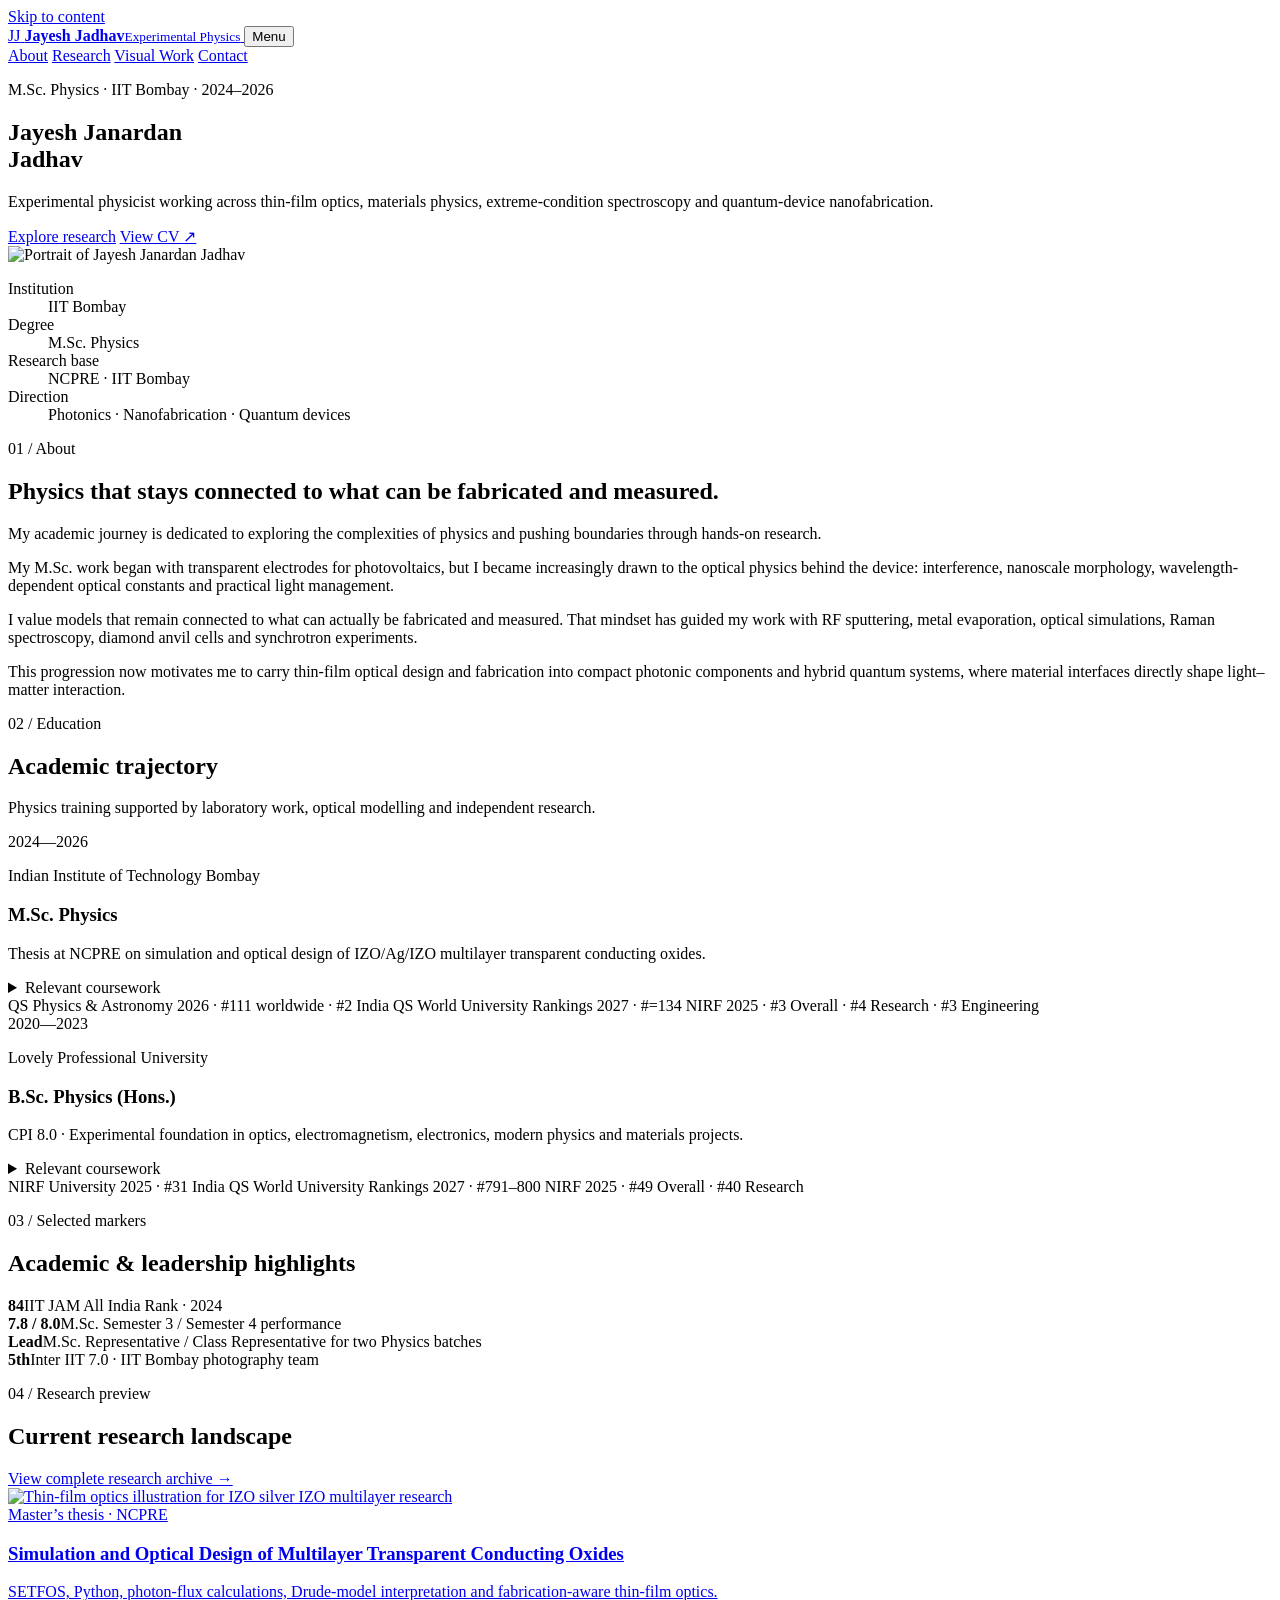
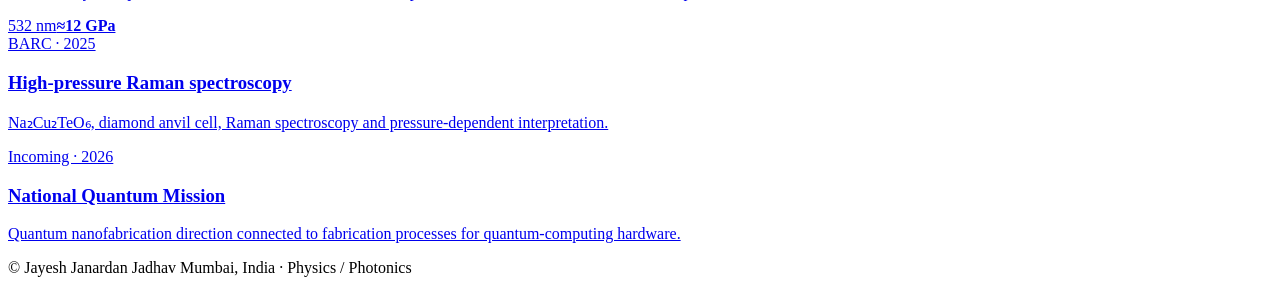
==== index.html @ f51614ff "Initialize redesigned academic portfolio homepage" ====
<!DOCTYPE html>
<html lang="en">
<head>
  <meta charset="utf-8">
  <meta name="viewport" content="width=device-width, initial-scale=1">
  <meta name="description" content="Jayesh Jadhav — experimental physicist working across thin-film optics, materials physics, spectroscopy and quantum nanofabrication.">
  <meta name="theme-color" content="#0b0e12">
  <title>Jayesh Jadhav — Experimental Physicist</title>
  <link rel="stylesheet" href="style.css">
  <script defer src="app.js"></script>
</head>
<body data-page="about">
  <a class="skip-link" href="#main">Skip to content</a>

  <header class="site-header">
    <div class="shell nav-row">
      <a class="brand" href="index.html" aria-label="Jayesh Jadhav home">
        <span class="brand-mark">JJ</span>
        <span class="brand-copy"><strong>Jayesh Jadhav</strong><small>Experimental Physics</small></span>
      </a>
      <button class="menu-button" type="button" aria-expanded="false" aria-controls="site-nav">Menu</button>
      <nav class="site-nav" id="site-nav" aria-label="Primary navigation">
        <a class="active" href="index.html">About</a>
        <a href="research.html">Research</a>
        <a href="hobbies.html">Visual Work</a>
        <a href="contact.html">Contact</a>
      </nav>
    </div>
  </header>

  <main id="main">
    <section class="home-hero shell">
      <div class="hero-copy">
        <p class="eyebrow">M.Sc. Physics · IIT Bombay · 2024–2026</p>
        <h1>Jayesh Janardan<br>Jadhav</h1>
        <p class="hero-role">Experimental physicist working across thin-film optics, materials physics, extreme-condition spectroscopy and quantum-device nanofabrication.</p>
        <div class="hero-actions">
          <a class="button button-primary" href="research.html">Explore research</a>
          <a class="button" href="https://jayeshofphysics.github.io/JayeshJadhav/Assets/RESUME.pdf" target="_blank" rel="noopener noreferrer">View CV ↗</a>
        </div>
      </div>

      <aside class="identity-panel" aria-label="Academic profile summary">
        <div class="portrait-wrap">
          <img src="https://avatars.githubusercontent.com/u/167208230?v=4" alt="Portrait of Jayesh Janardan Jadhav">
        </div>
        <dl class="identity-list">
          <div><dt>Institution</dt><dd>IIT Bombay</dd></div>
          <div><dt>Degree</dt><dd>M.Sc. Physics</dd></div>
          <div><dt>Research base</dt><dd>NCPRE · IIT Bombay</dd></div>
          <div><dt>Direction</dt><dd>Photonics · Nanofabrication · Quantum devices</dd></div>
        </dl>
      </aside>
    </section>

    <section class="section section-bordered">
      <div class="shell about-grid">
        <div class="section-heading">
          <p class="section-index">01 / About</p>
          <h2>Physics that stays connected to what can be fabricated and measured.</h2>
        </div>
        <div class="prose-stack">
          <p class="lead">My academic journey is dedicated to exploring the complexities of physics and pushing boundaries through hands-on research.</p>
          <p>My M.Sc. work began with transparent electrodes for photovoltaics, but I became increasingly drawn to the optical physics behind the device: interference, nanoscale morphology, wavelength-dependent optical constants and practical light management.</p>
          <p>I value models that remain connected to what can actually be fabricated and measured. That mindset has guided my work with RF sputtering, metal evaporation, optical simulations, Raman spectroscopy, diamond anvil cells and synchrotron experiments.</p>
          <p>This progression now motivates me to carry thin-film optical design and fabrication into compact photonic components and hybrid quantum systems, where material interfaces directly shape light–matter interaction.</p>
        </div>
      </div>
    </section>

    <section class="section">
      <div class="shell">
        <div class="section-title-row">
          <div>
            <p class="section-index">02 / Education</p>
            <h2>Academic trajectory</h2>
          </div>
          <p class="section-note">Physics training supported by laboratory work, optical modelling and independent research.</p>
        </div>

        <div class="education-list">
          <article class="education-row">
            <div class="education-year">2024—2026</div>
            <div class="education-main">
              <p class="institution">Indian Institute of Technology Bombay</p>
              <h3>M.Sc. Physics</h3>
              <p>Thesis at NCPRE on simulation and optical design of IZO/Ag/IZO multilayer transparent conducting oxides.</p>
              <details>
                <summary>Relevant coursework</summary>
                <div class="tag-list">
                  <span>Light–Matter Interaction</span><span>Photonics &amp; Engineering</span><span>Ultrafast Sciences</span><span>Quantum Mechanics I &amp; II</span><span>Electromagnetic Theory I &amp; II</span><span>Statistical Physics</span><span>Introduction to Condensed Matter Physics</span><span>Electronics &amp; Programming Lab</span>
                </div>
              </details>
            </div>
            <div class="education-meta">
              <span>QS Physics &amp; Astronomy 2026 · #111 worldwide · #2 India</span>
              <span>QS World University Rankings 2027 · #=134</span>
              <span>NIRF 2025 · #3 Overall · #4 Research · #3 Engineering</span>
            </div>
          </article>

          <article class="education-row">
            <div class="education-year">2020—2023</div>
            <div class="education-main">
              <p class="institution">Lovely Professional University</p>
              <h3>B.Sc. Physics (Hons.)</h3>
              <p>CPI 8.0 · Experimental foundation in optics, electromagnetism, electronics, modern physics and materials projects.</p>
              <details>
                <summary>Relevant coursework</summary>
                <div class="tag-list">
                  <span>Applied Optics</span><span>Waves &amp; Optics</span><span>Quantum Mechanics</span><span>Statistical Mechanics</span><span>Nuclear &amp; Particle Physics</span><span>Mathematical Physics I &amp; II</span><span>Analogue &amp; Digital Systems</span>
                </div>
              </details>
            </div>
            <div class="education-meta">
              <span>NIRF University 2025 · #31 India</span>
              <span>QS World University Rankings 2027 · #791–800</span>
              <span>NIRF 2025 · #49 Overall · #40 Research</span>
            </div>
          </article>
        </div>
      </div>
    </section>

    <section class="section section-bordered">
      <div class="shell">
        <div class="section-title-row">
          <div>
            <p class="section-index">03 / Selected markers</p>
            <h2>Academic &amp; leadership highlights</h2>
          </div>
        </div>
        <div class="metric-grid">
          <article><strong>84</strong><span>IIT JAM All India Rank · 2024</span></article>
          <article><strong>7.8 / 8.0</strong><span>M.Sc. Semester 3 / Semester 4 performance</span></article>
          <article><strong>Lead</strong><span>M.Sc. Representative / Class Representative for two Physics batches</span></article>
          <article><strong>5th</strong><span>Inter IIT 7.0 · IIT Bombay photography team</span></article>
        </div>
      </div>
    </section>

    <section class="section">
      <div class="shell">
        <div class="section-title-row">
          <div>
            <p class="section-index">04 / Research preview</p>
            <h2>Current research landscape</h2>
          </div>
          <a class="text-link" href="research.html">View complete research archive →</a>
        </div>
        <div class="preview-grid">
          <a class="preview-card preview-card-large" href="thesis-report.html">
            <img src="https://jayeshofphysics.github.io/JayeshJadhav/assets/research/thesis-optics.svg" alt="Thin-film optics illustration for IZO silver IZO multilayer research">
            <div><span>Master’s thesis · NCPRE</span><h3>Simulation and Optical Design of Multilayer Transparent Conducting Oxides</h3><p>SETFOS, Python, photon-flux calculations, Drude-model interpretation and fabrication-aware thin-film optics.</p></div>
          </a>
          <a class="preview-card" href="barc-report.html">
            <div class="abstract-media abstract-media-raman" aria-hidden="true"><span>532 nm</span><i></i><b>≈12 GPa</b></div>
            <div><span>BARC · 2025</span><h3>High-pressure Raman spectroscopy</h3><p>Na₂Cu₂TeO₆, diamond anvil cell, Raman spectroscopy and pressure-dependent interpretation.</p></div>
          </a>
          <a class="preview-card" href="research.html#quantum">
            <div class="abstract-media abstract-media-fab" aria-hidden="true"><i></i><i></i><i></i></div>
            <div><span>Incoming · 2026</span><h3>National Quantum Mission</h3><p>Quantum nanofabrication direction connected to fabrication processes for quantum-computing hardware.</p></div>
          </a>
        </div>
      </div>
    </section>
  </main>

  <footer class="site-footer">
    <div class="shell footer-row">
      <span>© <span data-year></span> Jayesh Janardan Jadhav</span>
      <span>Mumbai, India · Physics / Photonics</span>
    </div>
  </footer>
</body>
</html>
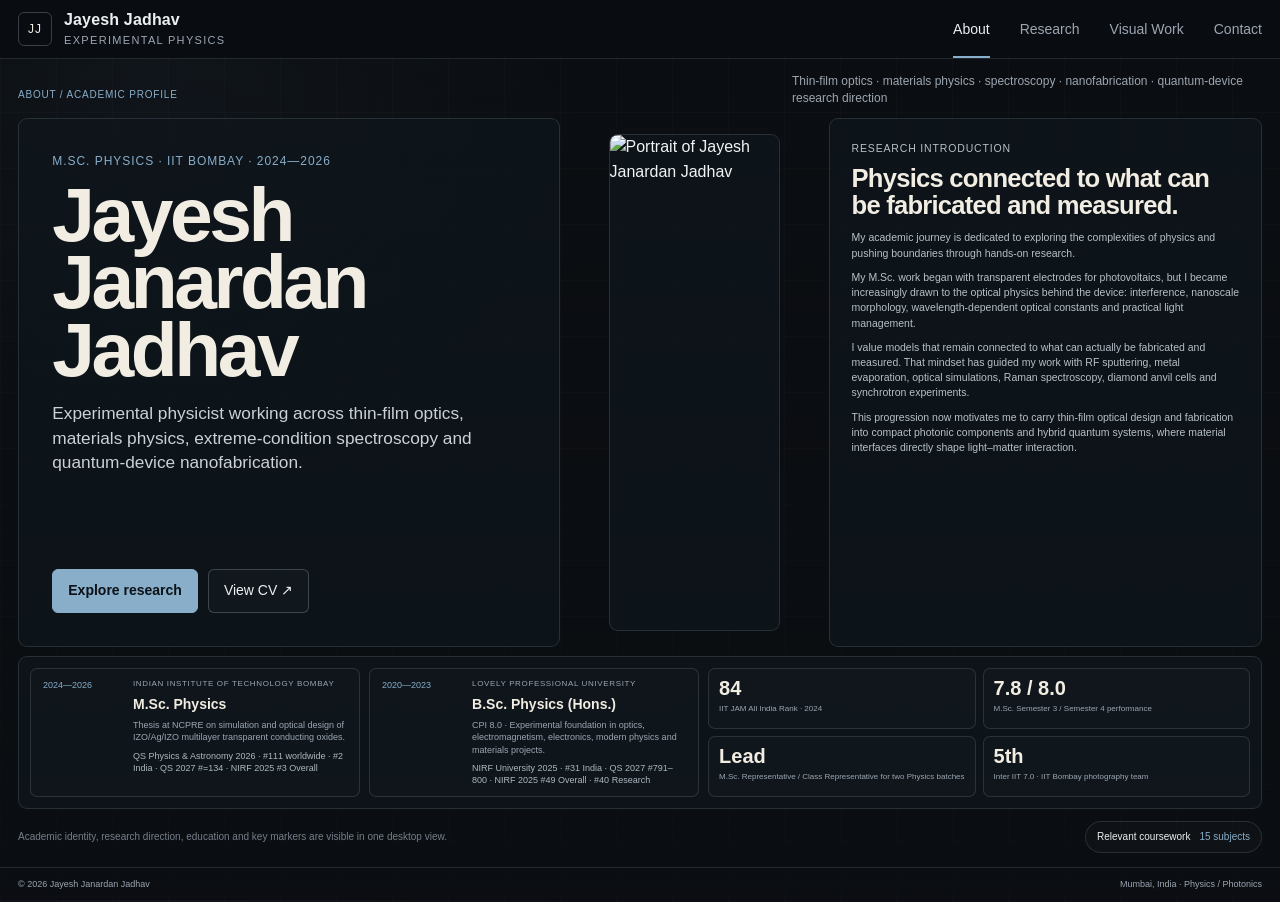
==== commit c793ac39: "Compress About into a single-screen academic spread" ====
--- a/index.html
+++ b/index.html
@@ -7,170 +7,89 @@
   <meta name="theme-color" content="#0b0e12">
   <title>Jayesh Jadhav — Experimental Physicist</title>
   <link rel="stylesheet" href="style.css">
+  <link rel="stylesheet" href="single-screen.css">
   <script defer src="app.js"></script>
+  <script defer src="single-screen.js"></script>
 </head>
 <body data-page="about">
   <a class="skip-link" href="#main">Skip to content</a>
-
   <header class="site-header">
     <div class="shell nav-row">
-      <a class="brand" href="index.html" aria-label="Jayesh Jadhav home">
-        <span class="brand-mark">JJ</span>
-        <span class="brand-copy"><strong>Jayesh Jadhav</strong><small>Experimental Physics</small></span>
-      </a>
+      <a class="brand" href="index.html" aria-label="Jayesh Jadhav home"><span class="brand-mark">JJ</span><span class="brand-copy"><strong>Jayesh Jadhav</strong><small>Experimental Physics</small></span></a>
       <button class="menu-button" type="button" aria-expanded="false" aria-controls="site-nav">Menu</button>
       <nav class="site-nav" id="site-nav" aria-label="Primary navigation">
-        <a class="active" href="index.html">About</a>
-        <a href="research.html">Research</a>
-        <a href="hobbies.html">Visual Work</a>
-        <a href="contact.html">Contact</a>
+        <a class="active" href="index.html">About</a><a href="research.html">Research</a><a href="hobbies.html">Visual Work</a><a href="contact.html">Contact</a>
       </nav>
     </div>
   </header>
 
-  <main id="main">
-    <section class="home-hero shell">
-      <div class="hero-copy">
-        <p class="eyebrow">M.Sc. Physics · IIT Bombay · 2024–2026</p>
-        <h1>Jayesh Janardan<br>Jadhav</h1>
-        <p class="hero-role">Experimental physicist working across thin-film optics, materials physics, extreme-condition spectroscopy and quantum-device nanofabrication.</p>
-        <div class="hero-actions">
-          <a class="button button-primary" href="research.html">Explore research</a>
-          <a class="button" href="https://jayeshofphysics.github.io/JayeshJadhav/Assets/RESUME.pdf" target="_blank" rel="noopener noreferrer">View CV ↗</a>
-        </div>
+  <main id="main" class="screen-main">
+    <section class="shell screen-board" aria-labelledby="about-title">
+      <div class="screen-heading">
+        <div class="screen-heading-left"><p class="eyebrow">About / Academic profile</p></div>
+        <div class="screen-heading-copy"><p>Thin-film optics · materials physics · spectroscopy · nanofabrication · quantum-device research direction</p></div>
       </div>
 
-      <aside class="identity-panel" aria-label="Academic profile summary">
-        <div class="portrait-wrap">
+      <div class="about-screen-layout">
+        <article class="about-hero-panel">
+          <div>
+            <p class="eyebrow">M.Sc. Physics · IIT Bombay · 2024—2026</p>
+            <h1 id="about-title">Jayesh<br>Janardan<br>Jadhav</h1>
+            <p class="hero-role">Experimental physicist working across thin-film optics, materials physics, extreme-condition spectroscopy and quantum-device nanofabrication.</p>
+          </div>
+          <div class="hero-actions">
+            <a class="button button-primary" href="research.html">Explore research</a>
+            <a class="button" href="https://jayeshofphysics.github.io/JayeshJadhav/Assets/RESUME.pdf" target="_blank" rel="noopener noreferrer">View CV ↗</a>
+          </div>
+        </article>
+
+        <figure class="about-portrait-panel">
           <img src="https://avatars.githubusercontent.com/u/167208230?v=4" alt="Portrait of Jayesh Janardan Jadhav">
-        </div>
-        <dl class="identity-list">
-          <div><dt>Institution</dt><dd>IIT Bombay</dd></div>
-          <div><dt>Degree</dt><dd>M.Sc. Physics</dd></div>
-          <div><dt>Research base</dt><dd>NCPRE · IIT Bombay</dd></div>
-          <div><dt>Direction</dt><dd>Photonics · Nanofabrication · Quantum devices</dd></div>
-        </dl>
-      </aside>
-    </section>
+        </figure>
 
-    <section class="section section-bordered">
-      <div class="shell about-grid">
-        <div class="section-heading">
-          <p class="section-index">01 / About</p>
-          <h2>Physics that stays connected to what can be fabricated and measured.</h2>
-        </div>
-        <div class="prose-stack">
-          <p class="lead">My academic journey is dedicated to exploring the complexities of physics and pushing boundaries through hands-on research.</p>
+        <article class="about-copy-panel">
+          <p class="section-index">Research introduction</p>
+          <h2>Physics connected to what can be fabricated and measured.</h2>
+          <p>My academic journey is dedicated to exploring the complexities of physics and pushing boundaries through hands-on research.</p>
           <p>My M.Sc. work began with transparent electrodes for photovoltaics, but I became increasingly drawn to the optical physics behind the device: interference, nanoscale morphology, wavelength-dependent optical constants and practical light management.</p>
           <p>I value models that remain connected to what can actually be fabricated and measured. That mindset has guided my work with RF sputtering, metal evaporation, optical simulations, Raman spectroscopy, diamond anvil cells and synchrotron experiments.</p>
           <p>This progression now motivates me to carry thin-film optical design and fabrication into compact photonic components and hybrid quantum systems, where material interfaces directly shape light–matter interaction.</p>
-        </div>
+        </article>
+
+        <section class="about-education-panel" aria-label="Education and academic highlights">
+          <article class="edu-compact">
+            <time>2024—2026</time>
+            <div><p class="institution">Indian Institute of Technology Bombay</p><h3>M.Sc. Physics</h3><p>Thesis at NCPRE on simulation and optical design of IZO/Ag/IZO multilayer transparent conducting oxides.</p><p class="edu-rank-line">QS Physics &amp; Astronomy 2026 · #111 worldwide · #2 India · QS 2027 #=134 · NIRF 2025 #3 Overall</p></div>
+          </article>
+          <article class="edu-compact">
+            <time>2020—2023</time>
+            <div><p class="institution">Lovely Professional University</p><h3>B.Sc. Physics (Hons.)</h3><p>CPI 8.0 · Experimental foundation in optics, electromagnetism, electronics, modern physics and materials projects.</p><p class="edu-rank-line">NIRF University 2025 · #31 India · QS 2027 #791–800 · NIRF 2025 #49 Overall · #40 Research</p></div>
+          </article>
+          <div class="about-metrics" aria-label="Academic and leadership highlights">
+            <article><strong>84</strong><span>IIT JAM All India Rank · 2024</span></article>
+            <article><strong>7.8 / 8.0</strong><span>M.Sc. Semester 3 / Semester 4 performance</span></article>
+            <article><strong>Lead</strong><span>M.Sc. Representative / Class Representative for two Physics batches</span></article>
+            <article><strong>5th</strong><span>Inter IIT 7.0 · IIT Bombay photography team</span></article>
+          </div>
+        </section>
       </div>
-    </section>
 
-    <section class="section">
-      <div class="shell">
-        <div class="section-title-row">
-          <div>
-            <p class="section-index">02 / Education</p>
-            <h2>Academic trajectory</h2>
+      <div class="screen-bottom-bar">
+        <p class="screen-bottom-note">Academic identity, research direction, education and key markers are visible in one desktop view.</p>
+        <details class="screen-detail">
+          <summary>Relevant coursework <span>15 subjects</span></summary>
+          <div class="screen-overlay" role="region" aria-label="Relevant coursework">
+            <div class="screen-overlay-head"><h2>Relevant coursework</h2><button class="screen-overlay-close" type="button">Close</button></div>
+            <div class="coursework-overlay-grid">
+              <section><h3>IIT Bombay · M.Sc. Physics</h3><div class="tag-list"><span>Light–Matter Interaction</span><span>Photonics &amp; Engineering</span><span>Ultrafast Sciences</span><span>Quantum Mechanics I &amp; II</span><span>Electromagnetic Theory I &amp; II</span><span>Statistical Physics</span><span>Introduction to Condensed Matter Physics</span><span>Electronics &amp; Programming Lab</span></div></section>
+              <section><h3>Lovely Professional University · B.Sc. Physics (Hons.)</h3><div class="tag-list"><span>Applied Optics</span><span>Waves &amp; Optics</span><span>Quantum Mechanics</span><span>Statistical Mechanics</span><span>Nuclear &amp; Particle Physics</span><span>Mathematical Physics I &amp; II</span><span>Analogue &amp; Digital Systems</span></div></section>
+            </div>
           </div>
-          <p class="section-note">Physics training supported by laboratory work, optical modelling and independent research.</p>
-        </div>
-
-        <div class="education-list">
-          <article class="education-row">
-            <div class="education-year">2024—2026</div>
-            <div class="education-main">
-              <p class="institution">Indian Institute of Technology Bombay</p>
-              <h3>M.Sc. Physics</h3>
-              <p>Thesis at NCPRE on simulation and optical design of IZO/Ag/IZO multilayer transparent conducting oxides.</p>
-              <details>
-                <summary>Relevant coursework</summary>
-                <div class="tag-list">
-                  <span>Light–Matter Interaction</span><span>Photonics &amp; Engineering</span><span>Ultrafast Sciences</span><span>Quantum Mechanics I &amp; II</span><span>Electromagnetic Theory I &amp; II</span><span>Statistical Physics</span><span>Introduction to Condensed Matter Physics</span><span>Electronics &amp; Programming Lab</span>
-                </div>
-              </details>
-            </div>
-            <div class="education-meta">
-              <span>QS Physics &amp; Astronomy 2026 · #111 worldwide · #2 India</span>
-              <span>QS World University Rankings 2027 · #=134</span>
-              <span>NIRF 2025 · #3 Overall · #4 Research · #3 Engineering</span>
-            </div>
-          </article>
-
-          <article class="education-row">
-            <div class="education-year">2020—2023</div>
-            <div class="education-main">
-              <p class="institution">Lovely Professional University</p>
-              <h3>B.Sc. Physics (Hons.)</h3>
-              <p>CPI 8.0 · Experimental foundation in optics, electromagnetism, electronics, modern physics and materials projects.</p>
-              <details>
-                <summary>Relevant coursework</summary>
-                <div class="tag-list">
-                  <span>Applied Optics</span><span>Waves &amp; Optics</span><span>Quantum Mechanics</span><span>Statistical Mechanics</span><span>Nuclear &amp; Particle Physics</span><span>Mathematical Physics I &amp; II</span><span>Analogue &amp; Digital Systems</span>
-                </div>
-              </details>
-            </div>
-            <div class="education-meta">
-              <span>NIRF University 2025 · #31 India</span>
-              <span>QS World University Rankings 2027 · #791–800</span>
-              <span>NIRF 2025 · #49 Overall · #40 Research</span>
-            </div>
-          </article>
-        </div>
-      </div>
-    </section>
-
-    <section class="section section-bordered">
-      <div class="shell">
-        <div class="section-title-row">
-          <div>
-            <p class="section-index">03 / Selected markers</p>
-            <h2>Academic &amp; leadership highlights</h2>
-          </div>
-        </div>
-        <div class="metric-grid">
-          <article><strong>84</strong><span>IIT JAM All India Rank · 2024</span></article>
-          <article><strong>7.8 / 8.0</strong><span>M.Sc. Semester 3 / Semester 4 performance</span></article>
-          <article><strong>Lead</strong><span>M.Sc. Representative / Class Representative for two Physics batches</span></article>
-          <article><strong>5th</strong><span>Inter IIT 7.0 · IIT Bombay photography team</span></article>
-        </div>
-      </div>
-    </section>
-
-    <section class="section">
-      <div class="shell">
-        <div class="section-title-row">
-          <div>
-            <p class="section-index">04 / Research preview</p>
-            <h2>Current research landscape</h2>
-          </div>
-          <a class="text-link" href="research.html">View complete research archive →</a>
-        </div>
-        <div class="preview-grid">
-          <a class="preview-card preview-card-large" href="thesis-report.html">
-            <img src="https://jayeshofphysics.github.io/JayeshJadhav/assets/research/thesis-optics.svg" alt="Thin-film optics illustration for IZO silver IZO multilayer research">
-            <div><span>Master’s thesis · NCPRE</span><h3>Simulation and Optical Design of Multilayer Transparent Conducting Oxides</h3><p>SETFOS, Python, photon-flux calculations, Drude-model interpretation and fabrication-aware thin-film optics.</p></div>
-          </a>
-          <a class="preview-card" href="barc-report.html">
-            <div class="abstract-media abstract-media-raman" aria-hidden="true"><span>532 nm</span><i></i><b>≈12 GPa</b></div>
-            <div><span>BARC · 2025</span><h3>High-pressure Raman spectroscopy</h3><p>Na₂Cu₂TeO₆, diamond anvil cell, Raman spectroscopy and pressure-dependent interpretation.</p></div>
-          </a>
-          <a class="preview-card" href="research.html#quantum">
-            <div class="abstract-media abstract-media-fab" aria-hidden="true"><i></i><i></i><i></i></div>
-            <div><span>Incoming · 2026</span><h3>National Quantum Mission</h3><p>Quantum nanofabrication direction connected to fabrication processes for quantum-computing hardware.</p></div>
-          </a>
-        </div>
+        </details>
       </div>
     </section>
   </main>
 
-  <footer class="site-footer">
-    <div class="shell footer-row">
-      <span>© <span data-year></span> Jayesh Janardan Jadhav</span>
-      <span>Mumbai, India · Physics / Photonics</span>
-    </div>
-  </footer>
+  <footer class="site-footer"><div class="shell footer-row"><span>© <span data-year></span> Jayesh Janardan Jadhav</span><span>Mumbai, India · Physics / Photonics</span></div></footer>
 </body>
 </html>
--- a/style.css
+++ b/style.css
@@ -0,0 +1,560 @@
+/* Jayesh Jadhav — portfolio v2 */
+:root {
+  --bg: #0b0e12;
+  --bg-soft: #10151b;
+  --panel: #141a21;
+  --panel-2: #171e26;
+  --text: #edf0f2;
+  --warm: #f1ede3;
+  --muted: #9ca6b2;
+  --muted-2: #747f8b;
+  --line: rgba(176, 193, 209, 0.16);
+  --line-strong: rgba(176, 193, 209, 0.28);
+  --accent: #88aeca;
+  --accent-soft: rgba(136, 174, 202, 0.12);
+  --max: 1180px;
+  --radius: 9px;
+  --radius-lg: 14px;
+}
+
+* { box-sizing: border-box; }
+html { scroll-behavior: smooth; }
+body {
+  margin: 0;
+  color: var(--text);
+  background:
+    linear-gradient(rgba(255,255,255,0.018) 1px, transparent 1px),
+    linear-gradient(90deg, rgba(255,255,255,0.018) 1px, transparent 1px),
+    radial-gradient(circle at 12% 8%, rgba(102,136,160,0.08), transparent 27rem),
+    var(--bg);
+  background-size: 56px 56px, 56px 56px, auto, auto;
+  font-family: Inter, ui-sans-serif, -apple-system, BlinkMacSystemFont, "Segoe UI", sans-serif;
+  font-size: 16px;
+  line-height: 1.55;
+  -webkit-font-smoothing: antialiased;
+}
+
+body::before {
+  content: "";
+  position: fixed;
+  inset: 0;
+  pointer-events: none;
+  background: linear-gradient(180deg, rgba(11,14,18,0.18), rgba(11,14,18,0.72));
+  z-index: -1;
+}
+
+a { color: inherit; }
+img { display: block; max-width: 100%; }
+button, input, select, textarea { font: inherit; color: inherit; }
+button { cursor: pointer; }
+
+.skip-link {
+  position: absolute;
+  left: 16px;
+  top: -60px;
+  z-index: 999;
+  padding: 10px 14px;
+  background: var(--warm);
+  color: #0d1014;
+  border-radius: 6px;
+}
+.skip-link:focus { top: 12px; }
+
+.shell { width: min(calc(100% - 40px), var(--max)); margin-inline: auto; }
+
+.site-header {
+  position: sticky;
+  top: 0;
+  z-index: 50;
+  background: rgba(11, 14, 18, 0.9);
+  backdrop-filter: blur(18px);
+  border-bottom: 1px solid var(--line);
+}
+
+.nav-row {
+  min-height: 72px;
+  display: flex;
+  align-items: center;
+  justify-content: space-between;
+  gap: 30px;
+}
+
+.brand {
+  display: inline-flex;
+  align-items: center;
+  gap: 12px;
+  text-decoration: none;
+  min-width: 210px;
+}
+.brand-mark {
+  width: 34px;
+  height: 34px;
+  display: grid;
+  place-items: center;
+  border: 1px solid var(--line-strong);
+  border-radius: 6px;
+  color: var(--warm);
+  font-size: 12px;
+  letter-spacing: .08em;
+}
+.brand-copy { display: grid; line-height: 1.15; }
+.brand-copy strong { font-weight: 560; letter-spacing: .01em; }
+.brand-copy small { margin-top: 4px; color: var(--muted); font-size: 11px; text-transform: uppercase; letter-spacing: .12em; }
+
+.site-nav { display: flex; align-items: center; gap: 30px; }
+.site-nav a {
+  position: relative;
+  text-decoration: none;
+  color: var(--muted);
+  font-size: 14px;
+  padding: 25px 0 23px;
+  transition: color .2s ease;
+}
+.site-nav a:hover, .site-nav a.active { color: var(--text); }
+.site-nav a.active::after {
+  content: "";
+  position: absolute;
+  left: 0;
+  right: 0;
+  bottom: -1px;
+  height: 2px;
+  background: var(--accent);
+}
+.menu-button {
+  display: none;
+  padding: 8px 12px;
+  border: 1px solid var(--line-strong);
+  border-radius: 6px;
+  background: transparent;
+}
+
+.eyebrow, .section-index, .institution, .card-meta, .research-card-copy > .tag-list + .text-link {
+  letter-spacing: .08em;
+}
+.eyebrow, .section-index {
+  margin: 0 0 16px;
+  color: var(--accent);
+  font-size: 12px;
+  text-transform: uppercase;
+}
+
+h1, h2, h3, p { margin-top: 0; }
+h1, h2, h3 { font-weight: 560; color: var(--warm); }
+h1 { letter-spacing: -0.045em; }
+h2 { letter-spacing: -0.03em; }
+
+.home-hero {
+  min-height: 650px;
+  display: grid;
+  grid-template-columns: minmax(0, 1.35fr) minmax(320px, .65fr);
+  gap: 70px;
+  align-items: center;
+  padding-block: 86px 92px;
+}
+.hero-copy h1 {
+  margin-bottom: 24px;
+  font-size: clamp(58px, 7.1vw, 104px);
+  line-height: .92;
+}
+.hero-role {
+  max-width: 740px;
+  margin-bottom: 30px;
+  font-size: clamp(18px, 2vw, 24px);
+  line-height: 1.45;
+  color: #cbd1d6;
+}
+.hero-actions { display: flex; flex-wrap: wrap; gap: 10px; }
+.button {
+  display: inline-flex;
+  align-items: center;
+  justify-content: center;
+  min-height: 42px;
+  padding: 10px 15px;
+  border: 1px solid var(--line-strong);
+  border-radius: 6px;
+  background: rgba(255,255,255,0.02);
+  color: var(--text);
+  text-decoration: none;
+  font-size: 14px;
+  transition: border-color .2s ease, background .2s ease, transform .2s ease;
+}
+.button:hover { border-color: var(--accent); background: var(--accent-soft); transform: translateY(-1px); }
+.button-primary { background: var(--accent); color: #0b1116; border-color: var(--accent); font-weight: 620; }
+.button-primary:hover { background: #9abbd3; color: #091015; }
+
+.identity-panel {
+  align-self: stretch;
+  display: grid;
+  align-content: end;
+  border-left: 1px solid var(--line);
+  padding-left: 28px;
+}
+.portrait-wrap {
+  aspect-ratio: 4 / 5;
+  overflow: hidden;
+  border-radius: var(--radius-lg);
+  border: 1px solid var(--line);
+  background: var(--panel);
+  margin-bottom: 18px;
+}
+.portrait-wrap img { width: 100%; height: 100%; object-fit: cover; filter: saturate(.83) contrast(1.03); }
+.identity-list { margin: 0; }
+.identity-list div { display: grid; grid-template-columns: 92px 1fr; gap: 14px; padding: 10px 0; border-top: 1px solid var(--line); }
+.identity-list dt { color: var(--muted); font-size: 12px; text-transform: uppercase; letter-spacing: .08em; }
+.identity-list dd { margin: 0; font-size: 14px; }
+
+.section { padding: 92px 0; }
+.section-bordered { border-top: 1px solid var(--line); border-bottom: 1px solid var(--line); background: rgba(255,255,255,0.012); }
+.about-grid { display: grid; grid-template-columns: .78fr 1.22fr; gap: 90px; }
+.section-heading h2 { max-width: 470px; font-size: clamp(32px, 4vw, 54px); line-height: 1.06; }
+.prose-stack { max-width: 720px; color: #bac2c9; }
+.prose-stack p { margin-bottom: 18px; }
+.prose-stack .lead { color: var(--text); font-size: 21px; line-height: 1.5; }
+
+.section-title-row {
+  display: flex;
+  align-items: end;
+  justify-content: space-between;
+  gap: 36px;
+  margin-bottom: 38px;
+}
+.section-title-row h2, .research-toolbar h2 { margin-bottom: 0; font-size: clamp(34px, 4vw, 54px); line-height: 1.03; }
+.section-note { max-width: 440px; margin-bottom: 4px; color: var(--muted); }
+.text-link { color: var(--accent); text-decoration: none; font-size: 14px; }
+.text-link:hover { text-decoration: underline; }
+
+.education-list { border-top: 1px solid var(--line-strong); }
+.education-row {
+  display: grid;
+  grid-template-columns: 150px minmax(0, 1.3fr) minmax(250px, .7fr);
+  gap: 34px;
+  padding: 34px 0;
+  border-bottom: 1px solid var(--line);
+}
+.education-year { color: var(--accent); font-size: 13px; letter-spacing: .06em; }
+.education-main h3 { margin-bottom: 10px; font-size: 25px; }
+.education-main p { color: #b6bec6; }
+.institution { margin-bottom: 7px; color: var(--muted); font-size: 12px; text-transform: uppercase; }
+.education-meta { display: grid; align-content: start; gap: 8px; color: var(--muted); font-size: 12px; }
+details { border-top: 1px solid var(--line); margin-top: 18px; }
+details summary { padding: 13px 0; color: var(--text); cursor: pointer; font-size: 13px; }
+.tag-list { display: flex; flex-wrap: wrap; gap: 7px; padding-bottom: 4px; }
+.tag-list span, .resource-tags span {
+  display: inline-flex;
+  align-items: center;
+  min-height: 26px;
+  padding: 4px 9px;
+  border: 1px solid var(--line);
+  border-radius: 999px;
+  color: #b9c3cc;
+  background: rgba(255,255,255,0.018);
+  font-size: 11px;
+}
+
+.metric-grid { display: grid; grid-template-columns: repeat(4, 1fr); border-top: 1px solid var(--line); border-left: 1px solid var(--line); }
+.metric-grid article { min-height: 170px; padding: 25px; border-right: 1px solid var(--line); border-bottom: 1px solid var(--line); }
+.metric-grid strong { display: block; margin-bottom: 30px; font-size: clamp(30px, 3.5vw, 48px); color: var(--warm); font-weight: 560; }
+.metric-grid span { color: var(--muted); font-size: 13px; }
+
+.preview-grid { display: grid; grid-template-columns: repeat(2, 1fr); gap: 14px; }
+.preview-card {
+  min-height: 360px;
+  overflow: hidden;
+  display: grid;
+  grid-template-rows: 210px 1fr;
+  border: 1px solid var(--line);
+  border-radius: var(--radius);
+  background: linear-gradient(180deg, rgba(23,30,38,.95), rgba(15,20,26,.98));
+  text-decoration: none;
+  transition: border-color .2s ease, transform .2s ease;
+}
+.preview-card:hover { border-color: var(--line-strong); transform: translateY(-2px); }
+.preview-card-large { grid-row: span 2; min-height: 736px; grid-template-rows: 1.15fr .85fr; }
+.preview-card img { width: 100%; height: 100%; object-fit: cover; background: #10161c; }
+.preview-card > div:last-child { padding: 22px; }
+.preview-card > div:last-child > span { color: var(--accent); font-size: 11px; text-transform: uppercase; letter-spacing: .08em; }
+.preview-card h3 { margin: 8px 0 11px; font-size: 23px; line-height: 1.16; }
+.preview-card p { margin-bottom: 0; color: var(--muted); font-size: 14px; }
+.abstract-media { position: relative; overflow: hidden; background: #111820; }
+.abstract-media-raman::before { content: ""; position: absolute; left: 50%; top: 18%; width: 1px; height: 64%; background: var(--accent); box-shadow: 0 0 18px rgba(136,174,202,.3); }
+.abstract-media-raman::after { content: ""; position: absolute; width: 72px; height: 72px; border: 1px solid var(--line-strong); border-radius: 50%; left: calc(50% - 36px); top: calc(50% - 36px); }
+.abstract-media-raman span, .abstract-media-raman b { position: absolute; font-size: 11px; color: var(--muted); font-weight: 500; }
+.abstract-media-raman span { left: 20px; top: 20px; }
+.abstract-media-raman b { right: 20px; bottom: 18px; }
+.abstract-media-fab { display: grid; grid-template-columns: repeat(4, 1fr); gap: 8px; padding: 30px; align-items: end; }
+.abstract-media-fab i { display: block; border: 1px solid var(--line-strong); background: linear-gradient(180deg, rgba(136,174,202,.11), rgba(136,174,202,.02)); }
+.abstract-media-fab i:nth-child(1){height:38%}.abstract-media-fab i:nth-child(2){height:65%}.abstract-media-fab i:nth-child(3){height:92%}.abstract-media-fab i:nth-child(4){height:52%}
+
+.site-footer { border-top: 1px solid var(--line); color: var(--muted); font-size: 12px; }
+.footer-row { min-height: 72px; display: flex; align-items: center; justify-content: space-between; gap: 20px; }
+
+/* Research archive */
+.page-hero { min-height: 360px; padding: 80px 0 66px; display: grid; grid-template-columns: 1.05fr .95fr; align-items: end; gap: 80px; }
+.page-hero h1 { margin-bottom: 0; font-size: clamp(72px, 10vw, 140px); line-height: .85; }
+.page-hero-copy { max-width: 560px; }
+.page-hero-copy > p { color: #c2c9cf; font-size: 20px; }
+.research-gallery-section { padding-top: 68px; }
+.research-toolbar { display: flex; align-items: end; justify-content: space-between; gap: 30px; margin-bottom: 32px; }
+.filter-row { display: flex; flex-wrap: wrap; gap: 8px; justify-content: flex-end; }
+.filter-button { padding: 8px 12px; border-radius: 999px; border: 1px solid var(--line); background: transparent; color: var(--muted); font-size: 12px; }
+.filter-button:hover, .filter-button.active { color: var(--text); border-color: var(--accent); background: var(--accent-soft); }
+.research-grid { display: grid; grid-template-columns: repeat(3, minmax(0, 1fr)); gap: 14px; align-items: stretch; }
+.research-card { min-height: 100%; overflow: hidden; display: grid; grid-template-rows: 220px 1fr; border: 1px solid var(--line); border-radius: var(--radius); background: linear-gradient(180deg, rgba(22,28,35,.98), rgba(15,19,24,.98)); }
+.research-card-featured { grid-column: span 2; grid-template-columns: 1.1fr .9fr; grid-template-rows: none; min-height: 460px; }
+.research-card.is-hidden { display: none; }
+.research-media { min-height: 220px; overflow: hidden; display: block; background: #10161d; text-decoration: none; }
+.research-media img { width: 100%; height: 100%; object-fit: cover; transition: transform .35s ease; }
+.research-card:hover .research-media img { transform: scale(1.025); }
+.research-card-copy { padding: 20px; display: flex; flex-direction: column; align-items: flex-start; }
+.card-meta { width: 100%; display: flex; justify-content: space-between; gap: 10px; color: var(--muted); font-size: 10px; text-transform: uppercase; }
+.research-card h3 { margin: 14px 0 10px; font-size: 21px; line-height: 1.18; }
+.research-card h3 a { text-decoration: none; }
+.research-card h3 a:hover { color: var(--accent); }
+.research-card p { margin-bottom: 17px; color: #afb8c0; font-size: 13px; }
+.research-card .tag-list { margin-top: auto; }
+.research-card .text-link { margin-top: 15px; }
+.text-only-card { grid-template-rows: 1fr; min-height: 260px; }
+.type-media { position: relative; overflow: hidden; }
+.quantum-media { background: linear-gradient(135deg, #10161d, #161f28); }
+.quantum-media span { position: absolute; top: 18px; left: 18px; color: var(--accent); font-size: 13px; letter-spacing: .15em; }
+.quantum-media i { position: absolute; height: 1px; background: var(--line-strong); transform-origin: left; }
+.quantum-media i:nth-of-type(1){width:62%;left:20%;top:35%;transform:rotate(12deg)}
+.quantum-media i:nth-of-type(2){width:54%;left:14%;top:62%;transform:rotate(-17deg)}
+.quantum-media i:nth-of-type(3){width:48%;left:42%;top:22%;transform:rotate(73deg)}
+.quantum-media i:nth-of-type(4){width:42%;left:55%;top:72%;transform:rotate(-55deg)}
+.raman-media, .xrd-media { display: grid; place-items: center; }
+.raman-media span, .xrd-media span { position: absolute; left: 18px; top: 17px; color: var(--muted); font-size: 11px; letter-spacing: .08em; }
+.raman-media b, .xrd-media b { position: absolute; right: 18px; bottom: 16px; color: var(--muted); font-size: 11px; font-weight: 500; }
+.raman-media::before { content:""; width:1px; height:74%; background: var(--accent); }
+.raman-media::after { content:""; position:absolute; width:78px; height:78px; border-radius:50%; border:1px solid var(--line-strong); }
+.xrd-media::before { content:""; position:absolute; width:220px; height:220px; border-radius:50%; border:1px solid var(--line); box-shadow: inset 0 0 0 38px rgba(255,255,255,.012), inset 0 0 0 76px rgba(136,174,202,.025); }
+.xrd-media::after { content:""; width:78%; height:1px; background: var(--accent); transform:rotate(-11deg); }
+
+.two-column-section { display: grid; grid-template-columns: .68fr 1.32fr; gap: 80px; }
+.two-column-section > div:first-child h2 { font-size: clamp(36px, 4vw, 56px); line-height: 1.06; }
+.timeline-list { border-top: 1px solid var(--line); }
+.timeline-list article { display: grid; grid-template-columns: 120px 1fr; gap: 28px; padding: 28px 0; border-bottom: 1px solid var(--line); }
+.timeline-list time { color: var(--accent); font-size: 12px; letter-spacing: .06em; }
+.timeline-list h3 { margin-bottom: 8px; font-size: 20px; }
+.timeline-list p:last-child { margin-bottom: 0; color: var(--muted); font-size: 14px; }
+.skills-grid { display: grid; grid-template-columns: repeat(2, 1fr); border-top: 1px solid var(--line); border-left: 1px solid var(--line); }
+.skills-grid article { min-height: 190px; padding: 25px; border-right: 1px solid var(--line); border-bottom: 1px solid var(--line); }
+.skills-grid span { color: var(--accent); font-size: 11px; text-transform: uppercase; letter-spacing: .08em; }
+.skills-grid h3 { margin: 38px 0 0; font-size: 20px; line-height: 1.4; font-weight: 500; }
+
+/* Visual work */
+.photo-grid { display: grid; grid-template-columns: repeat(4, 1fr); grid-auto-rows: 220px; gap: 10px; }
+.photo-grid figure { margin: 0; overflow: hidden; border-radius: 6px; border: 1px solid var(--line); background: var(--panel); }
+.photo-grid .photo-wide { grid-column: span 2; }
+.photo-grid .photo-tall { grid-row: span 2; }
+.photo-grid img { width: 100%; height: 100%; object-fit: cover; transition: transform .35s ease, filter .35s ease; filter: saturate(.9); }
+.photo-grid figure:hover img { transform: scale(1.025); filter: saturate(1); }
+.visual-practice-grid { display: grid; grid-template-columns: 1fr 1fr; gap: 14px; }
+.visual-practice-grid article { min-height: 310px; padding: 34px; border: 1px solid var(--line); border-radius: var(--radius); background: var(--panel); }
+.visual-practice-grid h2 { max-width: 460px; font-size: 34px; line-height: 1.12; }
+.visual-practice-grid p:last-child { max-width: 530px; color: var(--muted); }
+.life-strip { display: grid; grid-template-columns: repeat(4, 1fr); gap: 10px; }
+.life-strip figure { margin: 0; aspect-ratio: 1 / 1; overflow: hidden; border: 1px solid var(--line); border-radius: 6px; }
+.life-strip img { width: 100%; height: 100%; object-fit: cover; }
+.recognition-grid { display: grid; grid-template-columns: repeat(4, 1fr); gap: 12px; }
+.recognition-grid article { min-height: 230px; padding: 22px; border-top: 1px solid var(--line-strong); background: linear-gradient(180deg, rgba(255,255,255,.018), transparent); }
+.recognition-grid span { color: var(--accent); font-size: 11px; text-transform: uppercase; letter-spacing: .08em; }
+.recognition-grid h3 { margin: 30px 0 10px; font-size: 19px; }
+.recognition-grid p { color: var(--muted); font-size: 13px; }
+
+/* Contact */
+.contact-main { min-height: calc(100vh - 145px); display: grid; align-items: center; }
+.contact-layout { display: grid; grid-template-columns: .92fr 1.08fr; gap: 85px; padding: 76px 0 86px; }
+.contact-information h1 { margin-bottom: 18px; font-size: clamp(58px, 7vw, 92px); line-height: .95; }
+.contact-intro { max-width: 540px; margin-bottom: 44px; color: #bcc4cb; font-size: 18px; }
+.contact-block { display: grid; grid-template-columns: 90px 1fr; gap: 20px; padding: 13px 0; border-top: 1px solid var(--line); }
+.contact-block span { color: var(--muted); font-size: 11px; text-transform: uppercase; letter-spacing: .08em; }
+.contact-block a, .contact-block p { margin: 0; text-decoration: none; }
+.contact-block a:hover { color: var(--accent); }
+.profile-links { margin-top: 34px; border-top: 1px solid var(--line); }
+.profile-links a { display: grid; grid-template-columns: 120px 1fr auto; gap: 18px; align-items: center; padding: 15px 0; border-bottom: 1px solid var(--line); text-decoration: none; }
+.profile-links small { color: var(--muted); }
+.profile-links b { color: var(--accent); font-weight: 500; }
+.contact-form-panel { align-self: start; padding: 32px; border: 1px solid var(--line-strong); border-radius: var(--radius-lg); background: rgba(20,26,33,.94); }
+.contact-form-panel h2 { margin-bottom: 30px; font-size: 34px; }
+#contact-form { display: grid; gap: 10px; }
+#contact-form label { margin-top: 7px; font-size: 12px; color: #d7dce0; }
+#contact-form input, #contact-form select, #contact-form textarea {
+  width: 100%;
+  border: 1px solid var(--line-strong);
+  border-radius: 6px;
+  background: rgba(9,12,16,.55);
+  padding: 12px 13px;
+  outline: none;
+}
+#contact-form textarea { resize: vertical; }
+#contact-form input:focus, #contact-form select:focus, #contact-form textarea:focus { border-color: var(--accent); box-shadow: 0 0 0 3px rgba(136,174,202,.08); }
+#contact-form .button { justify-self: start; margin-top: 10px; }
+.form-note { margin: 4px 0 0; color: var(--muted-2); font-size: 11px; }
+
+/* Case studies */
+.case-hero { position: relative; padding-top: 26px; }
+.back-link { display: inline-flex; margin-bottom: 18px; color: var(--muted); text-decoration: none; font-size: 13px; }
+.back-link:hover { color: var(--accent); }
+.case-hero-media { height: 470px; overflow: hidden; border-radius: var(--radius-lg); border: 1px solid var(--line-strong); background: #10161d; }
+.case-hero-media img { width: 100%; height: 100%; object-fit: cover; }
+.case-hero-overlay { position: absolute; left: 0; right: 0; bottom: 0; padding: 46px; background: linear-gradient(180deg, transparent 0%, rgba(7,10,14,.92) 72%); border-radius: 0 0 var(--radius-lg) var(--radius-lg); }
+.case-hero-overlay p { margin-bottom: 10px; color: var(--accent); font-size: 11px; text-transform: uppercase; letter-spacing: .08em; }
+.case-hero-overlay h1 { max-width: 920px; margin-bottom: 16px; font-size: clamp(36px, 5vw, 62px); line-height: 1.02; }
+.case-meta { display: flex; flex-wrap: wrap; gap: 18px; color: #c2c9cf; font-size: 12px; }
+.case-section { padding-top: 34px; }
+.case-layout { display: grid; grid-template-columns: minmax(0, 1fr) 300px; gap: 18px; align-items: start; }
+.case-content { border: 1px solid var(--line); border-radius: var(--radius); background: rgba(20,26,33,.74); overflow: hidden; }
+.case-content > section { padding: 34px; border-bottom: 1px solid var(--line); }
+.case-content > section:last-child { border-bottom: 0; }
+.case-content h2 { margin-bottom: 14px; font-size: 32px; }
+.case-content p { color: #b7c0c8; }
+.case-lead { color: var(--text) !important; font-size: 20px; line-height: 1.5; }
+.resource-panel { position: sticky; top: 92px; padding: 24px; border: 1px solid var(--line); border-radius: var(--radius); background: rgba(20,26,33,.92); }
+.resource-panel h2 { margin-bottom: 14px; font-size: 23px; }
+.resource-panel > a { display: flex; justify-content: space-between; gap: 12px; padding: 13px 0; border-bottom: 1px solid var(--line); text-decoration: none; font-size: 13px; }
+.resource-panel > a:hover { color: var(--accent); }
+.resource-panel b { color: var(--accent); font-weight: 500; }
+.resource-tags { display: flex; flex-wrap: wrap; gap: 7px; margin-top: 20px; }
+.stack-diagram { max-width: 660px; margin: 28px 0 0; border: 1px solid var(--line); border-radius: 8px; overflow: hidden; text-align: center; }
+.stack-diagram > div { display: flex; justify-content: space-between; align-items: center; padding: 13px 18px; border-bottom: 1px solid var(--line); }
+.stack-diagram > div:last-child { border-bottom: 0; }
+.stack-diagram .layer { padding: 17px 18px; }
+.stack-diagram .izo { background: rgba(100,140,170,.12); }
+.stack-diagram .ag { background: rgba(220,225,230,.09); }
+.stack-diagram span { color: var(--muted); font-size: 12px; }
+.stack-diagram b { font-weight: 500; }
+.method-grid { display: grid; grid-template-columns: repeat(2, 1fr); gap: 12px; margin-top: 20px; }
+.method-grid article { padding: 22px; border: 1px solid var(--line); border-radius: 7px; background: rgba(255,255,255,.015); }
+.method-grid article > span { color: var(--accent); font-size: 11px; }
+.method-grid h3 { margin: 30px 0 8px; font-size: 18px; }
+.method-grid p { margin-bottom: 0; font-size: 13px; }
+.compact-grid h3 { margin-top: 0; }
+.result-grid { display: grid; grid-template-columns: repeat(3, 1fr); gap: 10px; margin-top: 20px; }
+.result-grid article { padding: 20px; border: 1px solid var(--line); border-radius: 7px; background: rgba(255,255,255,.015); }
+.result-grid span { color: var(--accent); font-size: 10px; text-transform: uppercase; letter-spacing: .06em; }
+.result-grid h3 { min-height: 54px; margin: 17px 0 24px; font-size: 16px; }
+.result-grid strong { display: block; margin-bottom: 9px; color: var(--warm); font-size: 34px; font-weight: 560; }
+.result-grid p { margin: 0; font-size: 12px; }
+.technical-note { margin: 20px 0 0 !important; padding: 13px 15px; border-left: 2px solid var(--accent); background: var(--accent-soft); color: #cbd2d8 !important; font-size: 12px; }
+.raman-case-media { position: relative; display: grid; place-items: center; background: radial-gradient(circle at center, rgba(136,174,202,.08), transparent 32%), #0f151b; }
+.raman-case-media .raman-beam { position: absolute; top: 8%; bottom: 8%; width: 1px; background: var(--accent); }
+.dac-shape { z-index: 1; width: 260px; display: grid; justify-items: center; }
+.dac-shape i { display: block; width: 210px; height: 82px; border: 1px solid var(--line-strong); clip-path: polygon(15% 0, 85% 0, 62% 100%, 38% 100%); background: rgba(255,255,255,.025); }
+.dac-shape i:last-child { transform: rotate(180deg); }
+.dac-shape b { width: 130px; padding: 12px; border: 1px solid var(--line-strong); text-align: center; background: #121920; font-size: 12px; font-weight: 500; }
+.raman-case-media > span, .raman-case-media > strong { position: absolute; color: var(--muted); font-size: 11px; font-weight: 500; }
+.raman-case-media > span { left: 28px; top: 26px; }
+.raman-case-media > strong { right: 28px; bottom: 25px; }
+.dac-diagram-simple { max-width: 650px; display: grid; justify-items: center; gap: 0; margin-top: 28px; padding: 20px; border: 1px solid var(--line); border-radius: 8px; }
+.dac-diagram-simple .laser-line, .dac-diagram-simple .raman-line { min-height: 58px; display: grid; justify-items: center; color: var(--accent); font-size: 12px; }
+.dac-diagram-simple .anvil { width: 280px; padding: 22px; border: 1px solid var(--line-strong); text-align: center; color: var(--muted); font-size: 12px; clip-path: polygon(12% 0, 88% 0, 62% 100%, 38% 100%); background: rgba(255,255,255,.02); }
+.dac-diagram-simple .bottom { transform: rotate(180deg); }
+.dac-diagram-simple .bottom { color: transparent; }
+.dac-diagram-simple .sample-chamber { width: 160px; display: grid; gap: 3px; padding: 12px; border: 1px solid var(--line-strong); text-align: center; background: #121920; }
+.dac-diagram-simple .sample-chamber span { color: var(--warm); font-size: 12px; }
+.dac-diagram-simple .sample-chamber small { color: var(--muted); font-size: 9px; }
+
+@media (max-width: 980px) {
+  .home-hero { grid-template-columns: 1fr .55fr; gap: 36px; }
+  .about-grid, .two-column-section { grid-template-columns: 1fr; gap: 42px; }
+  .education-row { grid-template-columns: 120px 1fr; }
+  .education-meta { grid-column: 2; }
+  .metric-grid, .recognition-grid { grid-template-columns: repeat(2, 1fr); }
+  .research-grid { grid-template-columns: repeat(2, 1fr); }
+  .research-card-featured { grid-column: span 2; }
+  .photo-grid { grid-template-columns: repeat(3, 1fr); }
+  .life-strip { grid-template-columns: repeat(3, 1fr); }
+  .contact-layout { gap: 40px; }
+  .case-layout { grid-template-columns: 1fr; }
+  .resource-panel { position: static; }
+  .result-grid { grid-template-columns: 1fr; }
+  .result-grid h3 { min-height: auto; }
+}
+
+@media (max-width: 760px) {
+  .shell { width: min(calc(100% - 28px), var(--max)); }
+  .nav-row { min-height: 64px; }
+  .brand { min-width: 0; }
+  .brand-copy small { display: none; }
+  .menu-button { display: inline-flex; }
+  .site-nav {
+    display: none;
+    position: absolute;
+    top: 64px;
+    left: 0;
+    right: 0;
+    padding: 10px 14px 14px;
+    background: rgba(11,14,18,.98);
+    border-bottom: 1px solid var(--line);
+    flex-direction: column;
+    align-items: stretch;
+    gap: 0;
+  }
+  .site-nav.open { display: flex; }
+  .site-nav a { padding: 12px 2px; border-bottom: 1px solid var(--line); }
+  .site-nav a.active::after { display: none; }
+
+  .home-hero { min-height: 0; grid-template-columns: 1fr; padding: 62px 0; }
+  .hero-copy h1 { font-size: clamp(52px, 17vw, 78px); }
+  .identity-panel { border-left: 0; border-top: 1px solid var(--line); padding: 26px 0 0; grid-template-columns: 150px 1fr; gap: 18px; align-items: start; }
+  .portrait-wrap { margin-bottom: 0; }
+  .identity-list div { grid-template-columns: 80px 1fr; }
+  .section { padding: 62px 0; }
+  .section-title-row, .research-toolbar { align-items: flex-start; flex-direction: column; margin-bottom: 28px; }
+  .section-heading h2, .section-title-row h2, .research-toolbar h2 { font-size: 38px; }
+  .education-row { grid-template-columns: 1fr; gap: 12px; }
+  .education-meta { grid-column: auto; padding-top: 10px; }
+  .metric-grid { grid-template-columns: 1fr 1fr; }
+  .metric-grid article { min-height: 150px; padding: 18px; }
+  .preview-grid { grid-template-columns: 1fr; }
+  .preview-card-large { grid-row: auto; min-height: 520px; }
+  .footer-row { align-items: flex-start; flex-direction: column; justify-content: center; padding: 18px 0; }
+
+  .page-hero { min-height: 0; grid-template-columns: 1fr; gap: 28px; padding: 58px 0 46px; }
+  .page-hero h1 { font-size: 76px; }
+  .filter-row { justify-content: flex-start; }
+  .research-grid { grid-template-columns: 1fr; }
+  .research-card-featured { grid-column: auto; grid-template-columns: 1fr; min-height: 0; }
+  .research-card-featured .research-media { min-height: 280px; }
+  .skills-grid { grid-template-columns: 1fr; }
+  .timeline-list article { grid-template-columns: 86px 1fr; gap: 16px; }
+
+  .photo-grid { grid-template-columns: repeat(2, 1fr); grid-auto-rows: 180px; }
+  .photo-grid .photo-wide { grid-column: span 2; }
+  .visual-practice-grid { grid-template-columns: 1fr; }
+  .life-strip { grid-template-columns: repeat(2, 1fr); }
+  .recognition-grid { grid-template-columns: 1fr 1fr; }
+
+  .contact-layout { grid-template-columns: 1fr; padding: 58px 0; }
+  .contact-form-panel { padding: 22px; }
+
+  .case-hero { width: 100%; padding-top: 18px; }
+  .case-hero .back-link { margin-left: 14px; }
+  .case-hero-media { height: 430px; border-radius: 0; border-left: 0; border-right: 0; }
+  .case-hero-overlay { padding: 26px 20px; border-radius: 0; }
+  .case-hero-overlay h1 { font-size: 38px; }
+  .case-content > section { padding: 24px 20px; }
+  .method-grid { grid-template-columns: 1fr; }
+  .case-content h2 { font-size: 28px; }
+}
+
+@media (max-width: 480px) {
+  .brand-mark { width: 31px; height: 31px; }
+  .hero-role, .page-hero-copy > p { font-size: 17px; }
+  .identity-panel { grid-template-columns: 1fr; }
+  .portrait-wrap { width: 210px; }
+  .metric-grid { grid-template-columns: 1fr; }
+  .preview-card, .preview-card-large { min-height: 0; grid-template-rows: 180px 1fr; }
+  .research-card-featured .research-media { min-height: 220px; }
+  .photo-grid { grid-template-columns: 1fr; grid-auto-rows: 250px; }
+  .photo-grid .photo-wide { grid-column: auto; }
+  .photo-grid .photo-tall { grid-row: auto; }
+  .life-strip, .recognition-grid { grid-template-columns: 1fr; }
+  .profile-links a { grid-template-columns: 90px 1fr auto; }
+  .case-hero-media { height: 500px; }
+  .case-hero-overlay h1 { font-size: 32px; }
+  .case-meta { gap: 9px; flex-direction: column; }
+  .dac-shape { width: 220px; }
+  .dac-shape i { width: 180px; }
+}
--- a/single-screen.css
+++ b/single-screen.css
@@ -0,0 +1,702 @@
+/* Single-screen portfolio composition layer.
+   Desktop: each primary navigation page is designed as one complete visual spread.
+   Mobile/small-height screens intentionally fall back to natural scrolling. */
+
+:root {
+  --screen-max: 1480px;
+  --screen-gap: 10px;
+  --screen-header: 58px;
+  --screen-footer: 34px;
+}
+
+body[data-page="about"],
+body[data-page="research"],
+body[data-page="visual"],
+body[data-page="contact"] {
+  min-height: 100svh;
+}
+
+body[data-page="about"] .shell,
+body[data-page="research"] .shell,
+body[data-page="visual"] .shell,
+body[data-page="contact"] .shell {
+  width: min(calc(100% - 36px), var(--screen-max));
+}
+
+body[data-page="about"] .site-header,
+body[data-page="research"] .site-header,
+body[data-page="visual"] .site-header,
+body[data-page="contact"] .site-header {
+  background: rgba(10, 13, 17, .95);
+}
+
+body[data-page="about"] .nav-row,
+body[data-page="research"] .nav-row,
+body[data-page="visual"] .nav-row,
+body[data-page="contact"] .nav-row {
+  min-height: var(--screen-header);
+}
+
+body[data-page="about"] .site-nav a,
+body[data-page="research"] .site-nav a,
+body[data-page="visual"] .site-nav a,
+body[data-page="contact"] .site-nav a {
+  padding-block: 18px 16px;
+}
+
+.screen-main {
+  min-height: calc(100svh - var(--screen-header) - var(--screen-footer));
+  padding: 14px 0 12px;
+}
+
+.screen-board {
+  min-height: calc(100svh - var(--screen-header) - var(--screen-footer) - 26px);
+  display: grid;
+  grid-template-rows: auto minmax(0, 1fr) auto;
+  gap: 10px;
+}
+
+.screen-heading {
+  display: flex;
+  align-items: end;
+  justify-content: space-between;
+  gap: 28px;
+  min-width: 0;
+}
+
+.screen-heading-left {
+  min-width: 0;
+}
+
+.screen-heading .eyebrow,
+.screen-heading .section-index {
+  margin-bottom: 5px;
+  font-size: 10px;
+}
+
+.screen-heading h1 {
+  margin: 0;
+  font-size: clamp(36px, 4.6vw, 68px);
+  line-height: .92;
+}
+
+.screen-heading h2 {
+  margin: 0;
+  font-size: clamp(31px, 3.8vw, 54px);
+  line-height: .95;
+}
+
+.screen-heading-copy {
+  max-width: 610px;
+  display: flex;
+  align-items: center;
+  justify-content: flex-end;
+  gap: 12px;
+}
+
+.screen-heading-copy > p {
+  max-width: 470px;
+  margin: 0;
+  color: var(--muted);
+  font-size: 12px;
+  line-height: 1.45;
+}
+
+.screen-heading .hero-actions {
+  flex-wrap: nowrap;
+}
+
+.screen-heading .button {
+  min-height: 34px;
+  padding: 7px 11px;
+  font-size: 11px;
+}
+
+.screen-surface {
+  min-height: 0;
+  border: 1px solid var(--line);
+  border-radius: 10px;
+  background: rgba(13, 18, 24, .78);
+  overflow: hidden;
+}
+
+.screen-bottom-bar {
+  display: flex;
+  align-items: center;
+  justify-content: space-between;
+  gap: 10px;
+  min-height: 36px;
+}
+
+.screen-bottom-note {
+  margin: 0;
+  color: var(--muted-2);
+  font-size: 10px;
+}
+
+.screen-detail {
+  margin: 0;
+  border: 0;
+}
+
+.screen-detail > summary {
+  list-style: none;
+  min-height: 32px;
+  display: inline-flex;
+  align-items: center;
+  gap: 9px;
+  padding: 6px 11px;
+  border: 1px solid var(--line);
+  border-radius: 999px;
+  background: rgba(255, 255, 255, .018);
+  color: var(--text);
+  font-size: 10px;
+  cursor: pointer;
+}
+
+.screen-detail > summary::-webkit-details-marker { display: none; }
+.screen-detail > summary span { color: var(--accent); }
+.screen-detail[open] > summary { border-color: var(--accent); background: var(--accent-soft); }
+.screen-detail[open]::before {
+  content: "";
+  position: fixed;
+  inset: 0;
+  z-index: 180;
+  background: rgba(4, 7, 10, .72);
+  backdrop-filter: blur(7px);
+}
+
+.screen-overlay {
+  position: fixed;
+  z-index: 190;
+  left: 50%;
+  top: 50%;
+  width: min(1080px, calc(100vw - 54px));
+  max-height: min(720px, calc(100svh - 92px));
+  overflow: auto;
+  transform: translate(-50%, -50%);
+  padding: 24px;
+  border: 1px solid var(--line-strong);
+  border-radius: 12px;
+  background: #11171e;
+  box-shadow: 0 30px 90px rgba(0, 0, 0, .45);
+}
+
+.screen-overlay-head {
+  display: flex;
+  align-items: center;
+  justify-content: space-between;
+  gap: 18px;
+  padding-bottom: 15px;
+  margin-bottom: 15px;
+  border-bottom: 1px solid var(--line);
+}
+
+.screen-overlay-head h2 { margin: 0; font-size: 27px; }
+.screen-overlay-close {
+  border: 1px solid var(--line);
+  border-radius: 999px;
+  background: transparent;
+  color: var(--muted);
+  padding: 6px 10px;
+  font-size: 10px;
+}
+.screen-overlay-close:hover { color: var(--text); border-color: var(--accent); }
+
+.compact-info-grid {
+  display: grid;
+  grid-template-columns: repeat(5, minmax(0, 1fr));
+  gap: 9px;
+}
+.compact-info-grid article {
+  min-height: 150px;
+  padding: 14px;
+  border: 1px solid var(--line);
+  border-radius: 7px;
+  background: rgba(255,255,255,.015);
+}
+.compact-info-grid time,
+.compact-info-grid .micro-label {
+  color: var(--accent);
+  font-size: 9px;
+  text-transform: uppercase;
+  letter-spacing: .08em;
+}
+.compact-info-grid h3 { margin: 22px 0 7px; font-size: 15px; line-height: 1.15; }
+.compact-info-grid p { margin: 0; color: var(--muted); font-size: 11px; line-height: 1.45; }
+
+/* Research — complete project atlas in one viewport */
+.research-screen-grid {
+  min-height: 0;
+  display: grid;
+  grid-template-columns: 2fr 2fr repeat(3, minmax(0, 1fr));
+  grid-template-rows: repeat(3, minmax(0, 1fr));
+  gap: 8px;
+}
+
+.research-screen-card {
+  position: relative;
+  min-width: 0;
+  min-height: 0;
+  overflow: hidden;
+  border: 1px solid var(--line);
+  border-radius: 8px;
+  background: #111820;
+}
+
+.research-screen-card.is-hidden { display: none; }
+
+.research-screen-card.featured {
+  grid-column: span 2;
+  grid-row: span 2;
+  display: grid;
+  grid-template-columns: 1.08fr .92fr;
+}
+
+.research-screen-card.wide { grid-column: span 2; }
+
+.research-screen-media {
+  min-width: 0;
+  min-height: 0;
+  position: relative;
+  overflow: hidden;
+  display: block;
+  background: #10161d;
+  text-decoration: none;
+}
+
+.research-screen-media img {
+  width: 100%;
+  height: 100%;
+  object-fit: cover;
+  filter: saturate(.9) contrast(1.02);
+}
+
+.research-screen-card:not(.featured) .research-screen-media {
+  position: absolute;
+  inset: 0;
+}
+
+.research-screen-card:not(.featured) .research-screen-media::after {
+  content: "";
+  position: absolute;
+  inset: 0;
+  background: linear-gradient(180deg, rgba(8,11,15,.03) 12%, rgba(8,11,15,.44) 52%, rgba(8,11,15,.96) 100%);
+}
+
+.research-screen-copy {
+  position: relative;
+  z-index: 2;
+  min-width: 0;
+}
+
+.featured .research-screen-copy {
+  padding: clamp(14px, 1.5vw, 22px);
+  display: flex;
+  flex-direction: column;
+  align-items: flex-start;
+}
+
+.research-screen-card:not(.featured) .research-screen-copy {
+  height: 100%;
+  display: flex;
+  flex-direction: column;
+  justify-content: flex-end;
+  padding: 11px;
+}
+
+.research-screen-meta {
+  width: 100%;
+  display: flex;
+  justify-content: space-between;
+  gap: 8px;
+  color: var(--muted);
+  font-size: 8px;
+  text-transform: uppercase;
+  letter-spacing: .06em;
+}
+
+.research-screen-card h3 {
+  margin: 7px 0 5px;
+  font-size: clamp(12px, 1.08vw, 17px);
+  line-height: 1.12;
+}
+
+.research-screen-card.featured h3 {
+  margin-top: 12px;
+  font-size: clamp(20px, 1.75vw, 28px);
+}
+
+.research-screen-card h3 a { text-decoration: none; }
+.research-screen-card h3 a:hover { color: var(--accent); }
+
+.research-screen-card p {
+  margin: 0;
+  color: #b1bbc3;
+  font-size: 9.5px;
+  line-height: 1.38;
+}
+
+.research-screen-card.featured p {
+  font-size: 11px;
+  line-height: 1.48;
+}
+
+.research-screen-card:not(.featured) p {
+  display: -webkit-box;
+  -webkit-line-clamp: 2;
+  -webkit-box-orient: vertical;
+  overflow: hidden;
+}
+
+.research-screen-card .tag-list {
+  margin-top: auto;
+  gap: 4px;
+}
+.research-screen-card .tag-list span {
+  min-height: 20px;
+  padding: 2px 6px;
+  font-size: 8px;
+}
+.research-screen-card:not(.featured) .tag-list { display: none; }
+.research-screen-card.featured .text-link { margin-top: 9px; font-size: 10px; }
+
+.research-screen-card .quantum-media,
+.research-screen-card .raman-media,
+.research-screen-card .xrd-media {
+  position: absolute;
+  inset: 0;
+  min-height: 0;
+}
+
+.research-screen-card .quantum-media::after,
+.research-screen-card .raman-media::after,
+.research-screen-card .xrd-media::after {
+  z-index: 1;
+}
+
+.research-screen-card .raman-media::before,
+.research-screen-card .xrd-media::before { z-index: 1; }
+.research-screen-card .type-media span,
+.research-screen-card .type-media b { z-index: 2; }
+
+.research-toolbar-compact {
+  display: flex;
+  align-items: center;
+  justify-content: flex-end;
+  gap: 8px;
+}
+.research-toolbar-compact .filter-row { flex-wrap: nowrap; }
+.research-toolbar-compact .filter-button {
+  padding: 6px 9px;
+  font-size: 9px;
+}
+
+.research-detail-actions {
+  display: flex;
+  align-items: center;
+  gap: 7px;
+  flex-wrap: wrap;
+}
+
+.skills-inline {
+  display: grid;
+  grid-template-columns: repeat(4, 1fr);
+  gap: 9px;
+}
+.skills-inline article {
+  padding: 15px;
+  border: 1px solid var(--line);
+  border-radius: 7px;
+}
+.skills-inline span { color: var(--accent); font-size: 9px; text-transform: uppercase; letter-spacing: .08em; }
+.skills-inline h3 { margin: 24px 0 0; font-size: 15px; line-height: 1.35; font-weight: 500; }
+
+/* About — identity, research statement, education and markers in one spread */
+.about-screen-layout {
+  min-height: 0;
+  display: grid;
+  grid-template-columns: 1.25fr .58fr 1fr;
+  grid-template-rows: minmax(0, 1fr) auto;
+  gap: 9px;
+}
+
+.about-hero-panel,
+.about-portrait-panel,
+.about-copy-panel,
+.about-education-panel {
+  min-width: 0;
+  min-height: 0;
+  border: 1px solid var(--line);
+  border-radius: 9px;
+  background: rgba(15,21,27,.86);
+}
+
+.about-hero-panel {
+  padding: clamp(20px, 2.6vw, 42px);
+  display: flex;
+  flex-direction: column;
+  justify-content: space-between;
+}
+.about-hero-panel .eyebrow { margin-bottom: 10px; }
+.about-hero-panel h1 {
+  margin: 0;
+  font-size: clamp(48px, 6vw, 88px);
+  line-height: .88;
+}
+.about-hero-panel .hero-role {
+  max-width: 740px;
+  margin: 18px 0 0;
+  font-size: clamp(14px, 1.35vw, 19px);
+  line-height: 1.4;
+}
+.about-hero-panel .hero-actions { margin-top: 16px; }
+
+.about-portrait-panel { overflow: hidden; }
+.about-portrait-panel img { width: 100%; height: 100%; object-fit: cover; filter: saturate(.82) contrast(1.02); }
+
+.about-copy-panel {
+  padding: clamp(16px, 1.7vw, 25px);
+  overflow: hidden;
+}
+.about-copy-panel h2 { margin: 0 0 12px; font-size: clamp(22px, 2vw, 31px); line-height: 1.05; }
+.about-copy-panel p { margin-bottom: 9px; color: #b8c1c8; font-size: 10.5px; line-height: 1.45; }
+.about-copy-panel p:last-child { margin-bottom: 0; }
+
+.about-education-panel {
+  grid-column: 1 / -1;
+  padding: 11px;
+  display: grid;
+  grid-template-columns: 1fr 1fr auto;
+  gap: 9px;
+}
+.edu-compact {
+  min-width: 0;
+  display: grid;
+  grid-template-columns: 78px 1fr;
+  gap: 12px;
+  padding: 10px 12px;
+  border: 1px solid var(--line);
+  border-radius: 7px;
+  background: rgba(255,255,255,.012);
+}
+.edu-compact time { color: var(--accent); font-size: 9px; }
+.edu-compact .institution { margin-bottom: 4px; font-size: 8px; }
+.edu-compact h3 { margin: 0 0 4px; font-size: 14px; }
+.edu-compact p { margin: 0; color: var(--muted); font-size: 9px; line-height: 1.35; }
+.edu-rank-line { margin-top: 6px !important; color: #aeb8c0 !important; }
+
+.about-metrics {
+  display: grid;
+  grid-template-columns: repeat(2, minmax(85px, 1fr));
+  gap: 7px;
+}
+.about-metrics article {
+  padding: 9px 10px;
+  border: 1px solid var(--line);
+  border-radius: 7px;
+  background: rgba(255,255,255,.015);
+}
+.about-metrics strong { display: block; color: var(--warm); font-size: 20px; font-weight: 560; line-height: 1; }
+.about-metrics span { display: block; margin-top: 6px; color: var(--muted); font-size: 8px; line-height: 1.25; }
+
+.coursework-overlay-grid { display: grid; grid-template-columns: 1fr 1fr; gap: 16px; }
+.coursework-overlay-grid h3 { font-size: 17px; }
+.coursework-overlay-grid .tag-list span { font-size: 10px; }
+
+/* Visual work — contact-sheet approach */
+.visual-screen-layout {
+  min-height: 0;
+  display: grid;
+  grid-template-columns: minmax(0, 1.6fr) minmax(270px, .55fr);
+  gap: 9px;
+}
+
+.visual-contact-sheet {
+  min-height: 0;
+  display: grid;
+  grid-template-rows: minmax(0, 1fr) auto;
+  gap: 8px;
+}
+
+.photo-contact-grid {
+  min-height: 0;
+  display: grid;
+  grid-template-columns: repeat(5, minmax(0, 1fr));
+  grid-template-rows: repeat(3, minmax(0, 1fr));
+  gap: 5px;
+}
+.photo-contact-grid figure,
+.life-contact-grid figure {
+  min-width: 0;
+  min-height: 0;
+  margin: 0;
+  overflow: hidden;
+  border: 1px solid var(--line);
+  border-radius: 5px;
+  background: #121820;
+}
+.photo-contact-grid img,
+.life-contact-grid img { width: 100%; height: 100%; object-fit: cover; filter: saturate(.92); }
+.photo-contact-grid figure:hover img,
+.life-contact-grid figure:hover img { filter: saturate(1.05); }
+
+.life-contact-grid {
+  height: 90px;
+  display: grid;
+  grid-template-columns: repeat(12, minmax(0, 1fr));
+  gap: 5px;
+}
+
+.visual-side-stack {
+  min-height: 0;
+  display: grid;
+  grid-template-rows: auto auto minmax(0, 1fr);
+  gap: 8px;
+}
+.visual-mini-panel {
+  padding: 13px;
+  border: 1px solid var(--line);
+  border-radius: 7px;
+  background: rgba(17,23,30,.9);
+}
+.visual-mini-panel .section-index { margin-bottom: 5px; font-size: 8px; }
+.visual-mini-panel h2 { margin: 0 0 5px; font-size: 17px; line-height: 1.08; }
+.visual-mini-panel p { margin: 0; color: var(--muted); font-size: 9px; line-height: 1.4; }
+
+.recognition-compact {
+  min-height: 0;
+  display: grid;
+  grid-template-columns: 1fr 1fr;
+  grid-template-rows: repeat(2, minmax(0, 1fr));
+  gap: 6px;
+}
+.recognition-compact article {
+  padding: 10px;
+  border: 1px solid var(--line);
+  border-radius: 6px;
+  background: rgba(255,255,255,.012);
+}
+.recognition-compact span { color: var(--accent); font-size: 8px; text-transform: uppercase; letter-spacing: .06em; }
+.recognition-compact h3 { margin: 12px 0 4px; font-size: 12px; line-height: 1.12; }
+.recognition-compact p { margin: 0; color: var(--muted); font-size: 8px; line-height: 1.3; }
+
+/* Contact — one complete screen */
+body[data-page="contact"] .contact-main {
+  min-height: calc(100svh - var(--screen-header) - var(--screen-footer));
+}
+body[data-page="contact"] .contact-layout {
+  gap: clamp(34px, 5vw, 74px);
+  padding: 20px 0;
+  align-items: center;
+}
+body[data-page="contact"] .contact-information h1 { font-size: clamp(50px, 6vw, 82px); }
+body[data-page="contact"] .contact-intro { margin-bottom: 24px; font-size: 14px; }
+body[data-page="contact"] .contact-block { padding: 8px 0; }
+body[data-page="contact"] .profile-links { margin-top: 18px; }
+body[data-page="contact"] .profile-links a { padding: 10px 0; }
+body[data-page="contact"] .contact-form-panel { padding: 20px 22px; }
+body[data-page="contact"] .contact-form-panel h2 { margin-bottom: 14px; font-size: 27px; }
+body[data-page="contact"] #contact-form { gap: 5px; }
+body[data-page="contact"] #contact-form label { margin-top: 3px; font-size: 10px; }
+body[data-page="contact"] #contact-form input,
+body[data-page="contact"] #contact-form select,
+body[data-page="contact"] #contact-form textarea { padding: 9px 10px; font-size: 11px; }
+body[data-page="contact"] #contact-form textarea { min-height: 105px; max-height: 150px; }
+body[data-page="contact"] #contact-form .button { margin-top: 5px; min-height: 34px; padding: 7px 11px; font-size: 11px; }
+
+body[data-page="about"] .site-footer,
+body[data-page="research"] .site-footer,
+body[data-page="visual"] .site-footer,
+body[data-page="contact"] .site-footer { min-height: var(--screen-footer); }
+body[data-page="about"] .footer-row,
+body[data-page="research"] .footer-row,
+body[data-page="visual"] .footer-row,
+body[data-page="contact"] .footer-row { min-height: var(--screen-footer); font-size: 9px; }
+
+/* Only lock the screen when there is enough room to do so without harming usability. */
+@media (min-width: 1050px) and (min-height: 700px) {
+  body[data-page="about"],
+  body[data-page="research"],
+  body[data-page="visual"],
+  body[data-page="contact"] {
+    height: 100svh;
+    overflow: hidden;
+  }
+}
+
+@media (max-height: 820px) and (min-width: 1050px) {
+  .screen-main { padding-block: 10px 8px; }
+  .screen-board { gap: 7px; min-height: calc(100svh - var(--screen-header) - var(--screen-footer) - 18px); }
+  .research-screen-grid { gap: 6px; }
+  .research-screen-card:not(.featured) .research-screen-copy { padding: 8px; }
+  .research-screen-card h3 { margin: 5px 0 3px; font-size: 11px; }
+  .research-screen-card.featured h3 { font-size: 20px; }
+  .research-screen-card p { font-size: 8.5px; }
+  .research-screen-card.featured p { font-size: 9.5px; }
+  .research-screen-card .tag-list span { min-height: 18px; font-size: 7.5px; }
+  .life-contact-grid { height: 70px; }
+  .about-copy-panel p { font-size: 9.3px; margin-bottom: 6px; }
+  .edu-compact { padding: 8px 10px; }
+  .about-metrics strong { font-size: 17px; }
+}
+
+@media (max-width: 1049px), (max-height: 699px) {
+  body[data-page="about"],
+  body[data-page="research"],
+  body[data-page="visual"],
+  body[data-page="contact"] { overflow: auto; }
+  .screen-main { min-height: auto; padding: 34px 0; }
+  .screen-board { min-height: auto; display: block; }
+  .screen-heading { align-items: flex-start; flex-direction: column; margin-bottom: 22px; }
+  .screen-heading-copy { max-width: none; justify-content: flex-start; flex-wrap: wrap; }
+  .screen-heading .hero-actions { flex-wrap: wrap; }
+  .screen-bottom-bar { margin-top: 18px; flex-wrap: wrap; }
+
+  .research-screen-grid { grid-template-columns: repeat(2, 1fr); grid-template-rows: none; }
+  .research-screen-card,
+  .research-screen-card.featured,
+  .research-screen-card.wide { grid-column: auto; grid-row: auto; min-height: 260px; }
+  .research-screen-card.featured { grid-column: span 2; grid-template-columns: 1fr 1fr; min-height: 360px; }
+  .research-screen-card:not(.featured) .research-screen-media { position: absolute; }
+  .research-toolbar-compact { justify-content: flex-start; flex-wrap: wrap; }
+  .research-toolbar-compact .filter-row { flex-wrap: wrap; justify-content: flex-start; }
+
+  .about-screen-layout { grid-template-columns: 1.2fr .8fr; grid-template-rows: auto; }
+  .about-copy-panel { grid-column: 1 / -1; }
+  .about-education-panel { grid-template-columns: 1fr; }
+  .about-metrics { grid-template-columns: repeat(4,1fr); }
+
+  .visual-screen-layout { grid-template-columns: 1fr; }
+  .photo-contact-grid { min-height: 650px; }
+  .life-contact-grid { height: 190px; grid-template-columns: repeat(6, 1fr); grid-template-rows: repeat(2, 1fr); }
+  .visual-side-stack { grid-template-columns: 1fr 1fr; grid-template-rows: auto auto; }
+  .recognition-compact { grid-column: 1 / -1; min-height: 260px; }
+}
+
+@media (max-width: 700px) {
+  body[data-page="about"] .shell,
+  body[data-page="research"] .shell,
+  body[data-page="visual"] .shell,
+  body[data-page="contact"] .shell { width: min(calc(100% - 24px), var(--screen-max)); }
+  .screen-heading h1 { font-size: 48px; }
+  .research-screen-grid { grid-template-columns: 1fr; }
+  .research-screen-card,
+  .research-screen-card.featured,
+  .research-screen-card.wide { grid-column: auto; grid-template-columns: 1fr; min-height: 300px; }
+  .research-screen-card.featured .research-screen-media { min-height: 240px; }
+  .compact-info-grid, .skills-inline { grid-template-columns: 1fr; }
+  .screen-overlay { width: calc(100vw - 24px); padding: 16px; }
+
+  .about-screen-layout { grid-template-columns: 1fr; }
+  .about-hero-panel, .about-portrait-panel, .about-copy-panel, .about-education-panel { grid-column: auto; }
+  .about-portrait-panel { height: 430px; }
+  .about-education-panel { display: grid; grid-template-columns: 1fr; }
+  .about-metrics { grid-template-columns: 1fr 1fr; }
+  .coursework-overlay-grid { grid-template-columns: 1fr; }
+
+  .photo-contact-grid { min-height: 1200px; grid-template-columns: repeat(2, 1fr); grid-template-rows: repeat(8, 150px); }
+  .life-contact-grid { height: auto; grid-template-columns: repeat(3, 1fr); grid-template-rows: repeat(4, 110px); }
+  .visual-side-stack { grid-template-columns: 1fr; }
+  .recognition-compact { grid-column: auto; grid-template-columns: 1fr; grid-template-rows: none; }
+}
